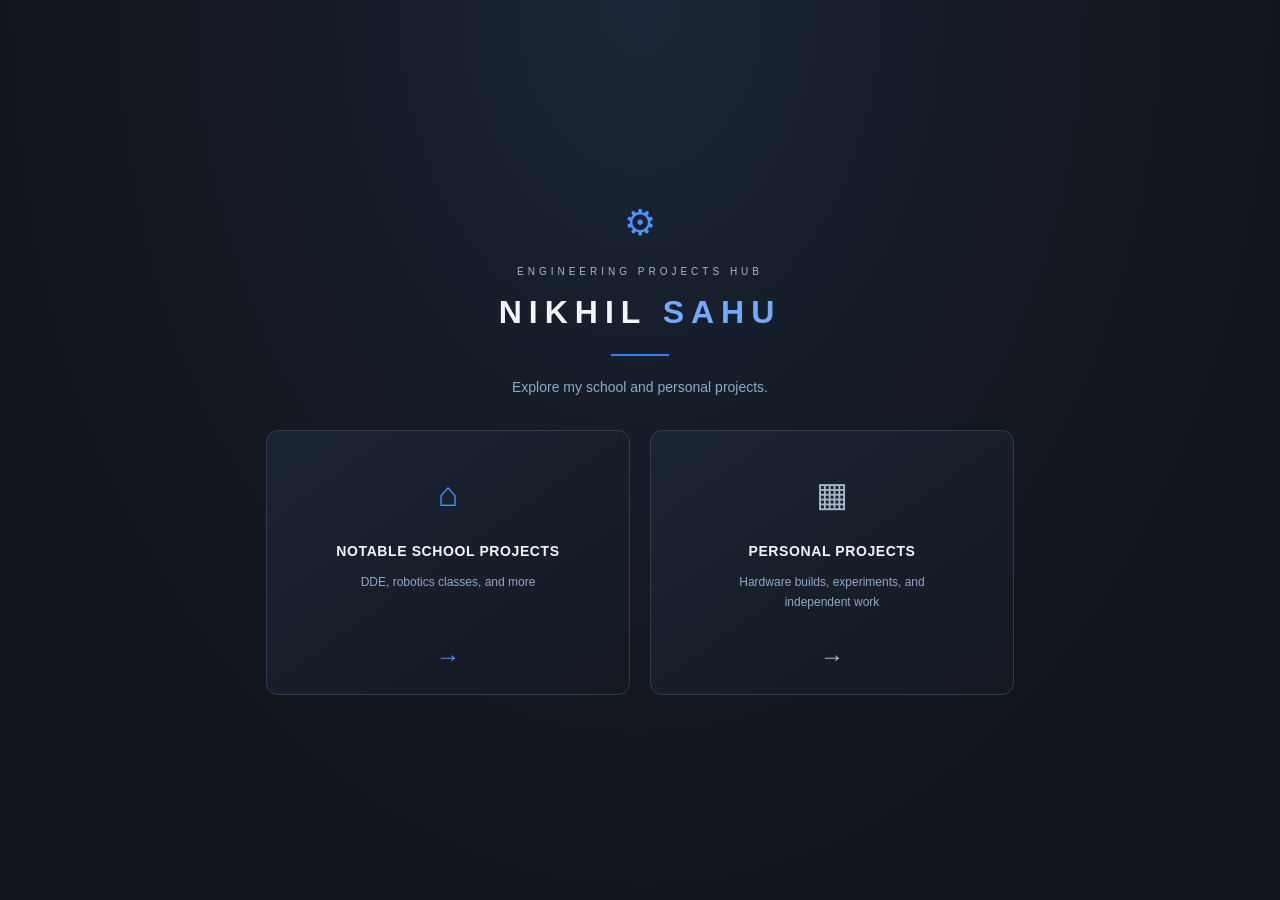
==== index.html @ e5889426 "Add files via upload" ====
<!DOCTYPE html>
<html lang="en">
<head>
<meta charset="UTF-8">
<meta name="viewport" content="width=device-width, initial-scale=1.0">
<meta name="theme-color" content="#10131a">
<title>Engineering Projects Hub | Nikhil Sahu</title>

<style>
* { box-sizing: border-box; }

body {
  margin: 0;
  min-height: 100vh;
  color: #f3f5fa;
  font-family: Arial, Helvetica, sans-serif;
  background: radial-gradient(
    ellipse at 50% 0%, #1b2638 0%, #141923 45%, #101319 80%
  );
}

main {
  width: 100%;
  min-height: 100vh;
  display: flex;
  flex-direction: column;
  align-items: center;
  justify-content: center;
  padding: 48px 24px;
  text-align: center;
}

.gear {
  color: #4b91ff;
  font-size: 36px;
  line-height: 1;
  margin-bottom: 25px;
}

.eyebrow {
  color: #a6b9d8;
  font-size: 10px;
  letter-spacing: 4px;
  margin-bottom: 17px;
}

h1 {
  margin: 0;
  font-size: 32px;
  font-weight: 800;
  letter-spacing: 7px;
}

h1 span { color: #72aaff; }

.underline {
  width: 58px;
  height: 2px;
  background: #397eea;
  margin: 23px 0;
}

.subtitle {
  margin: 0 0 35px;
  color: #8fa8cb;
  font-size: 14px;
}

.cards {
  width: 100%;
  max-width: 748px;
  display: grid;
  grid-template-columns: repeat(2, minmax(0, 1fr));
  gap: 20px;
}

.card {
  min-height: 265px;
  padding: 43px 28px 25px;
  display: flex;
  flex-direction: column;
  align-items: center;
  color: inherit;
  text-decoration: none;
  border: 1px solid #303d51;
  border-radius: 12px;
  background: linear-gradient(145deg, #1b2433, #141922);
  transition: border-color .2s, transform .2s, background .2s;
}

a.card:hover,
a.card:focus-visible {
  border-color: #4b91ff;
  transform: translateY(-3px);
  background: linear-gradient(145deg, #202d41, #171d29);
}

a.card:focus-visible {
  outline: 2px solid #72aaff;
  outline-offset: 4px;
}

.card-icon {
  height: 47px;
  color: #4b91ff;
  font-size: 34px;
  line-height: 1.2;
  margin-bottom: 22px;
}

.personal .card-icon,
.personal .arrow {
  color: #a9b5c8;
}

.card h2 {
  margin: 0 0 13px;
  font-size: 14px;
  font-weight: 800;
  letter-spacing: .6px;
}

.card p {
  max-width: 230px;
  margin: 0;
  color: #91a8c8;
  font-size: 12px;
  line-height: 1.7;
}

.arrow {
  margin-top: auto;
  padding-top: 22px;
  color: #4b91ff;
  font-size: 24px;
  line-height: 1;
}

/* Future personal projects section */
#personal-projects {
  width: 100%;
  max-width: 748px;
  margin-top: 28px;
  padding: 20px;
  border: 1px solid #303d51;
  border-radius: 12px;
  color: #91a8c8;
  font-size: 13px;
}

#personal-projects h2 {
  color: #f3f5fa;
  font-size: 15px;
}

@media (max-width: 600px) {
  main { padding: 60px 22px; }
  h1 { font-size: 25px; letter-spacing: 4px; }
  .cards { grid-template-columns: 1fr; max-width: 360px; }
  .card { min-height: 245px; }
}
</style>
</head>

<body>
<main>
  <div class="gear" aria-hidden="true">⚙</div>
  <div class="eyebrow">ENGINEERING PROJECTS HUB</div>

  <h1>NIKHIL <span>SAHU</span></h1>
  <div class="underline"></div>

  <p class="subtitle">Explore my school and personal projects.</p>

  <section class="cards" aria-label="Project categories">

    <!-- Opens your existing school portfolio -->
    <a class="card" href="./school-projects.html" target="_blank" rel="noopener noreferrer">
      <div class="card-icon" aria-hidden="true">⌂</div>
      <h2>NOTABLE SCHOOL PROJECTS</h2>
      <p>DDE, robotics classes, and more</p>
      <div class="arrow" aria-hidden="true">→</div>
    </a>

    <!-- Links to the personal projects placeholder below -->
    <a class="card personal" href="#personal-projects">
      <div class="card-icon" aria-hidden="true">▦</div>
      <h2>PERSONAL PROJECTS</h2>
      <p>Hardware builds, experiments, and<br>
         independent work</p>
      <div class="arrow" aria-hidden="true">→</div>
    </a>

  </section>


</main>
</body>
</html>
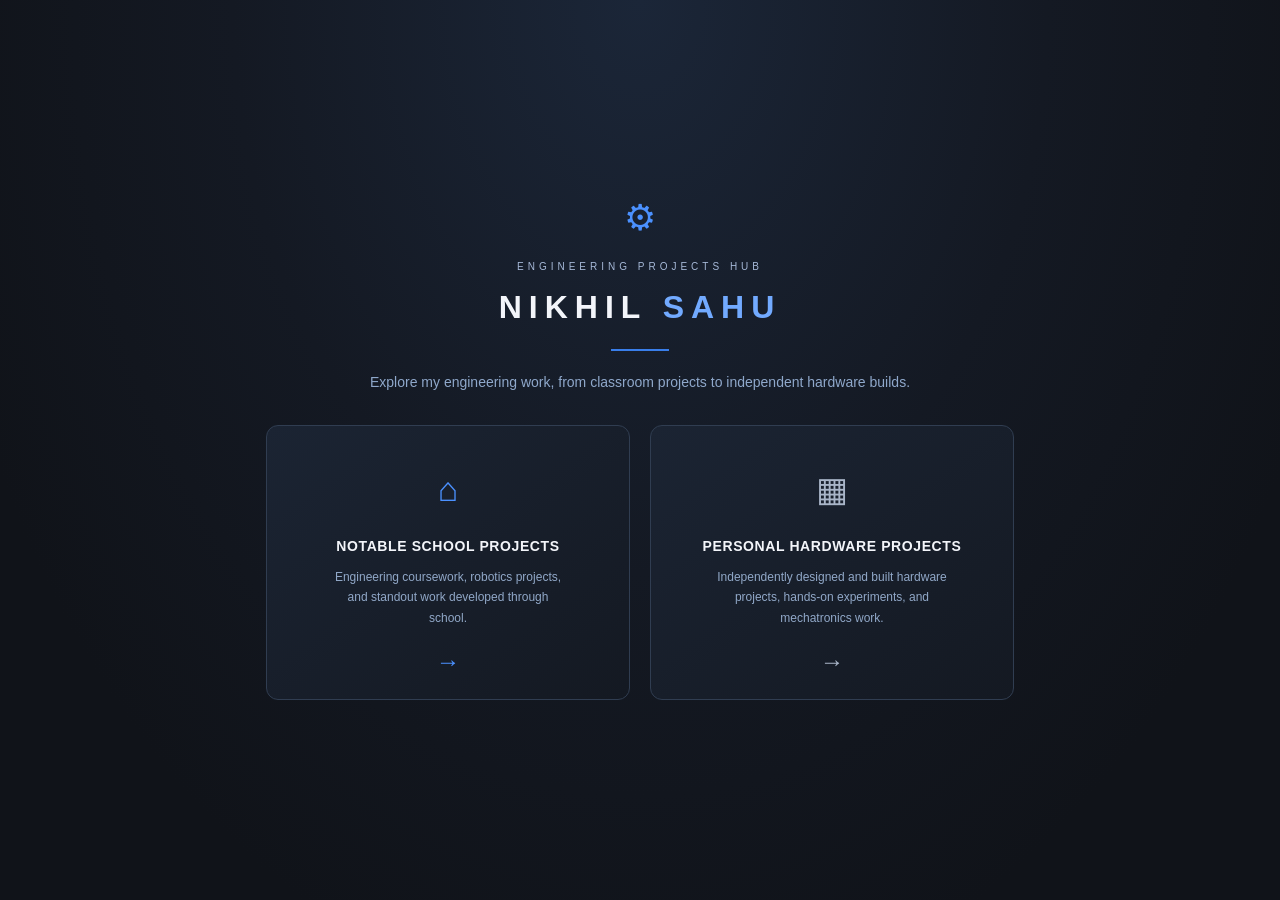
==== commit ee275b72: "Revise project descriptions in index.html Updated project descriptions and links for clarity." ====
--- a/index.html
+++ b/index.html
@@ -6,154 +6,48 @@
 <meta name="viewport" content="width=device-width, initial-scale=1.0">
 <meta name="theme-color" content="#10131a">
 <title>Engineering Projects Hub | Nikhil Sahu</title>
-
 <style>
 * { box-sizing: border-box; }
-
 body {
-  margin: 0;
-  min-height: 100vh;
-  color: #f3f5fa;
+  margin: 0; min-height: 100vh; color: #f3f5fa;
   font-family: Arial, Helvetica, sans-serif;
-  background: radial-gradient(
-    ellipse at 50% 0%, #1b2638 0%, #141923 45%, #101319 80%
-  );
+  background: radial-gradient(ellipse at 50% 0%, #1b2638 0%, #141923 45%, #101319 80%);
 }
-
 main {
-  width: 100%;
-  min-height: 100vh;
-  display: flex;
-  flex-direction: column;
-  align-items: center;
-  justify-content: center;
-  padding: 48px 24px;
+  width: 100%; min-height: 100vh; display: flex; flex-direction: column;
+  align-items: center; justify-content: center; padding: 48px 24px;
   text-align: center;
 }
-
-.gear {
-  color: #4b91ff;
-  font-size: 36px;
-  line-height: 1;
-  margin-bottom: 25px;
+.gear { color: #4b91ff; font-size: 36px; line-height: 1; margin-bottom: 25px; }
+.eyebrow { color: #a6b9d8; font-size: 10px; letter-spacing: 4px; margin-bottom: 17px; }
+h1 { margin: 0; font-size: 32px; font-weight: 800; letter-spacing: 7px; }
+h1 span { color: #72aaff; }
+.underline { width: 58px; height: 2px; background: #397eea; margin: 23px 0; }
+.subtitle { margin: 0 0 35px; color: #8fa8cb; font-size: 14px; }
+.cards {
+  width: 100%; max-width: 748px; display: grid;
+  grid-template-columns: repeat(2, minmax(0, 1fr)); gap: 20px;
 }
-
-.eyebrow {
-  color: #a6b9d8;
-  font-size: 10px;
-  letter-spacing: 4px;
-  margin-bottom: 17px;
-}
-
-h1 {
-  margin: 0;
-  font-size: 32px;
-  font-weight: 800;
-  letter-spacing: 7px;
-}
-
-h1 span { color: #72aaff; }
-
-.underline {
-  width: 58px;
-  height: 2px;
-  background: #397eea;
-  margin: 23px 0;
-}
-
-.subtitle {
-  margin: 0 0 35px;
-  color: #8fa8cb;
-  font-size: 14px;
-}
-
-.cards {
-  width: 100%;
-  max-width: 748px;
-  display: grid;
-  grid-template-columns: repeat(2, minmax(0, 1fr));
-  gap: 20px;
-}
-
 .card {
-  min-height: 265px;
-  padding: 43px 28px 25px;
-  display: flex;
-  flex-direction: column;
-  align-items: center;
-  color: inherit;
-  text-decoration: none;
-  border: 1px solid #303d51;
-  border-radius: 12px;
+  min-height: 265px; padding: 43px 28px 25px; display: flex;
+  flex-direction: column; align-items: center; color: inherit;
+  text-decoration: none; border: 1px solid #303d51; border-radius: 12px;
   background: linear-gradient(145deg, #1b2433, #141922);
   transition: border-color .2s, transform .2s, background .2s;
 }
-
-a.card:hover,
-a.card:focus-visible {
-  border-color: #4b91ff;
-  transform: translateY(-3px);
+a.card:hover, a.card:focus-visible {
+  border-color: #4b91ff; transform: translateY(-3px);
   background: linear-gradient(145deg, #202d41, #171d29);
 }
-
-a.card:focus-visible {
-  outline: 2px solid #72aaff;
-  outline-offset: 4px;
+a.card:focus-visible { outline: 2px solid #72aaff; outline-offset: 4px; }
+.card-icon {
+  height: 47px; color: #4b91ff; font-size: 34px;
+  line-height: 1.2; margin-bottom: 22px;
 }
-
-.card-icon {
-  height: 47px;
-  color: #4b91ff;
-  font-size: 34px;
-  line-height: 1.2;
-  margin-bottom: 22px;
-}
-
-.personal .card-icon,
-.personal .arrow {
-  color: #a9b5c8;
-}
-
-.card h2 {
-  margin: 0 0 13px;
-  font-size: 14px;
-  font-weight: 800;
-  letter-spacing: .6px;
-}
-
-.card p {
-  max-width: 230px;
-  margin: 0;
-  color: #91a8c8;
-  font-size: 12px;
-  line-height: 1.7;
-}
-
-.arrow {
-  margin-top: auto;
-  padding-top: 22px;
-  color: #4b91ff;
-  font-size: 24px;
-  line-height: 1;
-}
-
-/* Future personal projects section */
-#personal-projects {
-  width: 100%;
-  max-width: 748px;
-  margin-top: 28px;
-  padding: 20px;
-  border: 1px solid #303d51;
-  border-radius: 12px;
-  color: #91a8c8;
-  font-size: 13px;
-}
-
-#personal-projects h2 {
-  color: #f3f5fa;
-  font-size: 15px;
-}
-
+.personal .card-icon, .personal .arrow { color: #a9b5c8; }
+.card h2 { margin: 0 0 13px; font-size: 14px; font-weight: 800; letter-spacing: .6px; }
+.card p { max-width: 230px; margin: 0; color: #91a8c8; font-size: 12px; line-height: 1.7; }
+.arrow { margin-top: auto; padding-top: 22px; color: #4b91ff; font-size: 24px; line-height: 1; }
 @media (max-width: 600px) {
   main { padding: 60px 22px; }
   h1 { font-size: 25px; letter-spacing: 4px; }
@@ -162,39 +56,29 @@
 }
 </style>
 </head>
-
 <body>
 <main>
   <div class="gear" aria-hidden="true">⚙</div>
   <div class="eyebrow">ENGINEERING PROJECTS HUB</div>
-
   <h1>NIKHIL <span>SAHU</span></h1>
   <div class="underline"></div>
-
-  <p class="subtitle">Explore my school and personal projects.</p>
+  <p class="subtitle">Explore my engineering work, from classroom projects to independent hardware builds.</p>
 
   <section class="cards" aria-label="Project categories">
-
-    <!-- Opens your existing school portfolio -->
     <a class="card" href="./school-projects.html" target="_blank" rel="noopener noreferrer">
       <div class="card-icon" aria-hidden="true">⌂</div>
       <h2>NOTABLE SCHOOL PROJECTS</h2>
-      <p>DDE, robotics classes, and more</p>
+      <p>Engineering coursework, robotics projects, and standout work developed through school.</p>
       <div class="arrow" aria-hidden="true">→</div>
     </a>
 
-    <!-- Links to the personal projects placeholder below -->
-    <a class="card personal" href="#personal-projects">
+    <a class="card personal" href="./personal-projects.html" target="_blank" rel="noopener noreferrer">
       <div class="card-icon" aria-hidden="true">▦</div>
-      <h2>PERSONAL PROJECTS</h2>
-      <p>Hardware builds, experiments, and<br>
-         independent work</p>
+      <h2>PERSONAL HARDWARE PROJECTS</h2>
+      <p>Independently designed and built hardware projects, hands-on experiments, and mechatronics work.</p>
       <div class="arrow" aria-hidden="true">→</div>
     </a>
-
   </section>
-
-
 </main>
 </body>
 </html>
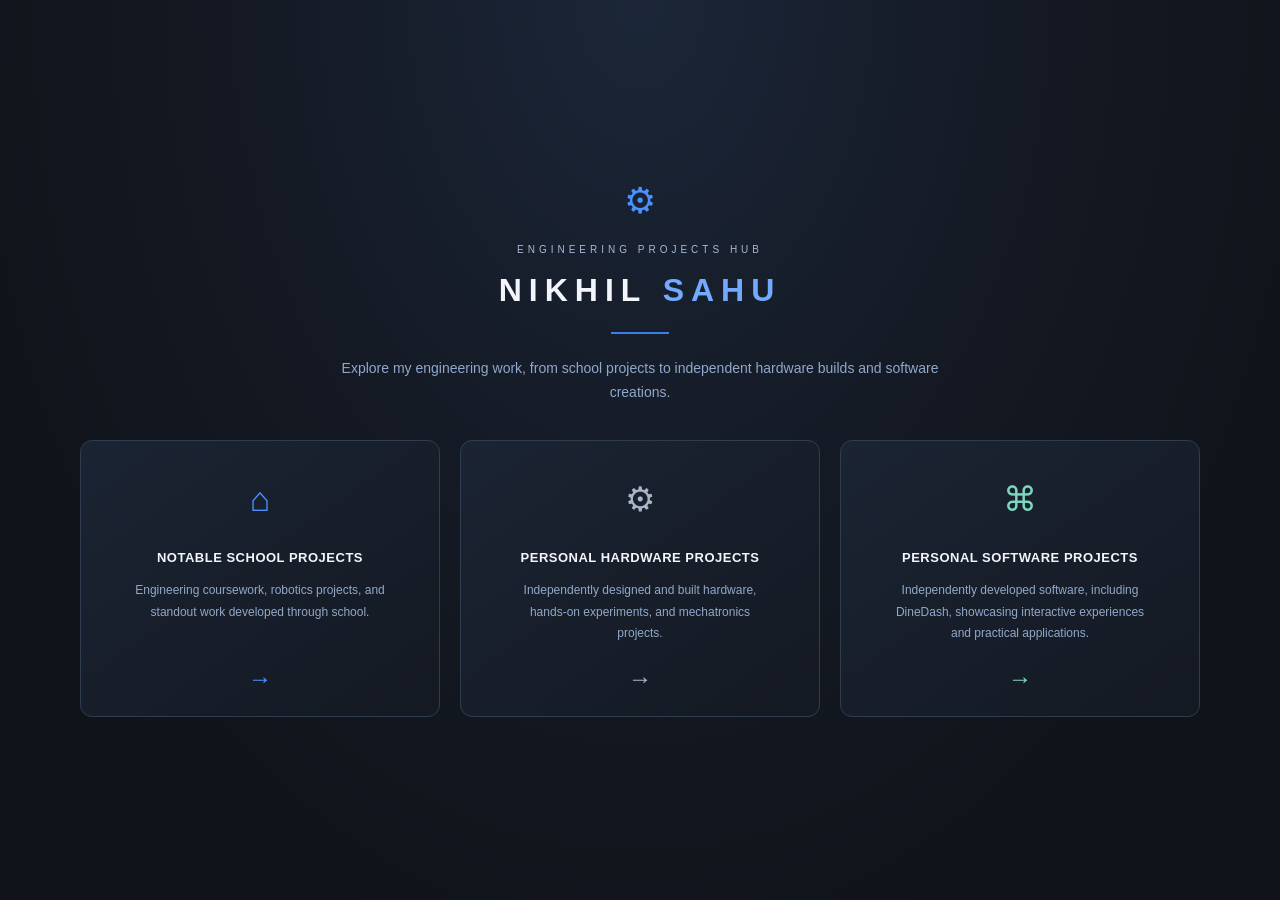
==== commit 5460e56f: "Revise index.html for layout and project updates Updated the HTML structure and styles for better la" ====
--- a/index.html
+++ b/index.html
@@ -5,79 +5,270 @@
 <meta charset="UTF-8">
 <meta name="viewport" content="width=device-width, initial-scale=1.0">
 <meta name="theme-color" content="#10131a">
+<meta name="description" content="Explore Nikhil Sahu's school engineering projects, personal hardware builds, and software projects.">
 <title>Engineering Projects Hub | Nikhil Sahu</title>
+
 <style>
-* { box-sizing: border-box; }
+* {
+  box-sizing: border-box;
+}
+
 body {
-  margin: 0; min-height: 100vh; color: #f3f5fa;
+  margin: 0;
+  min-height: 100vh;
+  color: #f3f5fa;
   font-family: Arial, Helvetica, sans-serif;
-  background: radial-gradient(ellipse at 50% 0%, #1b2638 0%, #141923 45%, #101319 80%);
-}
+  background: radial-gradient(
+    ellipse at 50% 0%,
+    #1b2638 0%,
+    #141923 45%,
+    #101319 80%
+  );
+}
+
 main {
-  width: 100%; min-height: 100vh; display: flex; flex-direction: column;
-  align-items: center; justify-content: center; padding: 48px 24px;
+  width: 100%;
+  min-height: 100vh;
+  display: flex;
+  flex-direction: column;
+  align-items: center;
+  justify-content: center;
+  padding: 48px 24px;
   text-align: center;
 }
-.gear { color: #4b91ff; font-size: 36px; line-height: 1; margin-bottom: 25px; }
-.eyebrow { color: #a6b9d8; font-size: 10px; letter-spacing: 4px; margin-bottom: 17px; }
-h1 { margin: 0; font-size: 32px; font-weight: 800; letter-spacing: 7px; }
-h1 span { color: #72aaff; }
-.underline { width: 58px; height: 2px; background: #397eea; margin: 23px 0; }
-.subtitle { margin: 0 0 35px; color: #8fa8cb; font-size: 14px; }
+
+.gear {
+  color: #4b91ff;
+  font-size: 36px;
+  line-height: 1;
+  margin-bottom: 25px;
+}
+
+.eyebrow {
+  color: #a6b9d8;
+  font-size: 10px;
+  letter-spacing: 4px;
+  margin-bottom: 17px;
+}
+
+h1 {
+  margin: 0;
+  font-size: 32px;
+  font-weight: 800;
+  letter-spacing: 7px;
+}
+
+h1 span {
+  color: #72aaff;
+}
+
+.underline {
+  width: 58px;
+  height: 2px;
+  background: #397eea;
+  margin: 23px 0;
+}
+
+.subtitle {
+  max-width: 600px;
+  margin: 0 0 35px;
+  color: #8fa8cb;
+  font-size: 14px;
+  line-height: 1.7;
+}
+
 .cards {
-  width: 100%; max-width: 748px; display: grid;
-  grid-template-columns: repeat(2, minmax(0, 1fr)); gap: 20px;
-}
+  width: 100%;
+  max-width: 1120px;
+  display: grid;
+  grid-template-columns: repeat(3, minmax(0, 1fr));
+  gap: 20px;
+}
+
 .card {
-  min-height: 265px; padding: 43px 28px 25px; display: flex;
-  flex-direction: column; align-items: center; color: inherit;
-  text-decoration: none; border: 1px solid #303d51; border-radius: 12px;
+  min-width: 0;
+  min-height: 265px;
+  padding: 38px 22px 25px;
+  display: flex;
+  flex-direction: column;
+  align-items: center;
+  color: inherit;
+  text-decoration: none;
+  border: 1px solid #303d51;
+  border-radius: 12px;
   background: linear-gradient(145deg, #1b2433, #141922);
-  transition: border-color .2s, transform .2s, background .2s;
-}
-a.card:hover, a.card:focus-visible {
-  border-color: #4b91ff; transform: translateY(-3px);
+  transition:
+    border-color .2s,
+    transform .2s,
+    background .2s;
+}
+
+a.card:hover,
+a.card:focus-visible {
+  border-color: #4b91ff;
+  transform: translateY(-3px);
   background: linear-gradient(145deg, #202d41, #171d29);
 }
-a.card:focus-visible { outline: 2px solid #72aaff; outline-offset: 4px; }
+
+a.card:focus-visible {
+  outline: 2px solid #72aaff;
+  outline-offset: 4px;
+}
+
 .card-icon {
-  height: 47px; color: #4b91ff; font-size: 34px;
-  line-height: 1.2; margin-bottom: 22px;
-}
-.personal .card-icon, .personal .arrow { color: #a9b5c8; }
-.card h2 { margin: 0 0 13px; font-size: 14px; font-weight: 800; letter-spacing: .6px; }
-.card p { max-width: 230px; margin: 0; color: #91a8c8; font-size: 12px; line-height: 1.7; }
-.arrow { margin-top: auto; padding-top: 22px; color: #4b91ff; font-size: 24px; line-height: 1; }
+  height: 47px;
+  color: #4b91ff;
+  font-size: 34px;
+  line-height: 1.2;
+  margin-bottom: 22px;
+}
+
+.personal .card-icon,
+.personal .arrow {
+  color: #a9b5c8;
+}
+
+.software .card-icon,
+.software .arrow {
+  color: #7ed6c1;
+}
+
+.card h2 {
+  margin: 0 0 13px;
+  font-size: 13px;
+  font-weight: 800;
+  letter-spacing: .5px;
+  line-height: 1.5;
+}
+
+.card p {
+  max-width: 260px;
+  margin: 0;
+  color: #91a8c8;
+  font-size: 12px;
+  line-height: 1.8;
+}
+
+.arrow {
+  margin-top: auto;
+  padding-top: 22px;
+  color: #4b91ff;
+  font-size: 24px;
+  line-height: 1;
+}
+
+@media (max-width: 850px) {
+  .cards {
+    grid-template-columns: repeat(2, minmax(0, 1fr));
+    max-width: 748px;
+  }
+}
+
 @media (max-width: 600px) {
-  main { padding: 60px 22px; }
-  h1 { font-size: 25px; letter-spacing: 4px; }
-  .cards { grid-template-columns: 1fr; max-width: 360px; }
-  .card { min-height: 245px; }
+  main {
+    padding: 60px 22px;
+  }
+
+  h1 {
+    font-size: 25px;
+    letter-spacing: 4px;
+  }
+
+  .eyebrow {
+    letter-spacing: 3px;
+  }
+
+  .cards {
+    grid-template-columns: 1fr;
+    max-width: 380px;
+  }
+
+  .card {
+    min-height: 245px;
+    padding-top: 35px;
+  }
+}
+
+@media (prefers-reduced-motion: reduce) {
+  *,
+  *::before,
+  *::after {
+    transition-duration: 0.01ms !important;
+  }
 }
 </style>
 </head>
+
 <body>
 <main>
   <div class="gear" aria-hidden="true">⚙</div>
+
   <div class="eyebrow">ENGINEERING PROJECTS HUB</div>
+
   <h1>NIKHIL <span>SAHU</span></h1>
+
   <div class="underline"></div>
-  <p class="subtitle">Explore my engineering work, from classroom projects to independent hardware builds.</p>
+
+  <p class="subtitle">
+    Explore my engineering work, from school projects to independent hardware builds and software creations.
+  </p>
 
   <section class="cards" aria-label="Project categories">
-    <a class="card" href="./school-projects.html" target="_blank" rel="noopener noreferrer">
+
+    <!-- School Projects -->
+    <a
+      class="card"
+      href="./school-projects.html"
+      target="_blank"
+      rel="noopener noreferrer"
+    >
       <div class="card-icon" aria-hidden="true">⌂</div>
+
       <h2>NOTABLE SCHOOL PROJECTS</h2>
-      <p>Engineering coursework, robotics projects, and standout work developed through school.</p>
+
+      <p>
+        Engineering coursework, robotics projects, and standout work developed through school.
+      </p>
+
       <div class="arrow" aria-hidden="true">→</div>
     </a>
 
-    <a class="card personal" href="./personal-projects.html" target="_blank" rel="noopener noreferrer">
-      <div class="card-icon" aria-hidden="true">▦</div>
+    <!-- Personal Hardware Projects -->
+    <a
+      class="card personal"
+      href="./personal-projects.html"
+      target="_blank"
+      rel="noopener noreferrer"
+    >
+      <div class="card-icon" aria-hidden="true">⚙</div>
+
       <h2>PERSONAL HARDWARE PROJECTS</h2>
-      <p>Independently designed and built hardware projects, hands-on experiments, and mechatronics work.</p>
+
+      <p>
+        Independently designed and built hardware, hands-on experiments, and mechatronics projects.
+      </p>
+
       <div class="arrow" aria-hidden="true">→</div>
     </a>
+
+    <!-- Personal Software Projects: DineDash -->
+    <a
+      class="card software"
+      href="https://dash-n-dine-site.vercel.app/"
+      target="_blank"
+      rel="noopener noreferrer"
+    >
+      <div class="card-icon" aria-hidden="true">⌘</div>
+
+      <h2>PERSONAL SOFTWARE PROJECTS</h2>
+
+      <p>
+        Independently developed software, including DineDash, showcasing interactive experiences and practical applications.
+      </p>
+
+      <div class="arrow" aria-hidden="true">→</div>
+    </a>
+
   </section>
 </main>
 </body>
